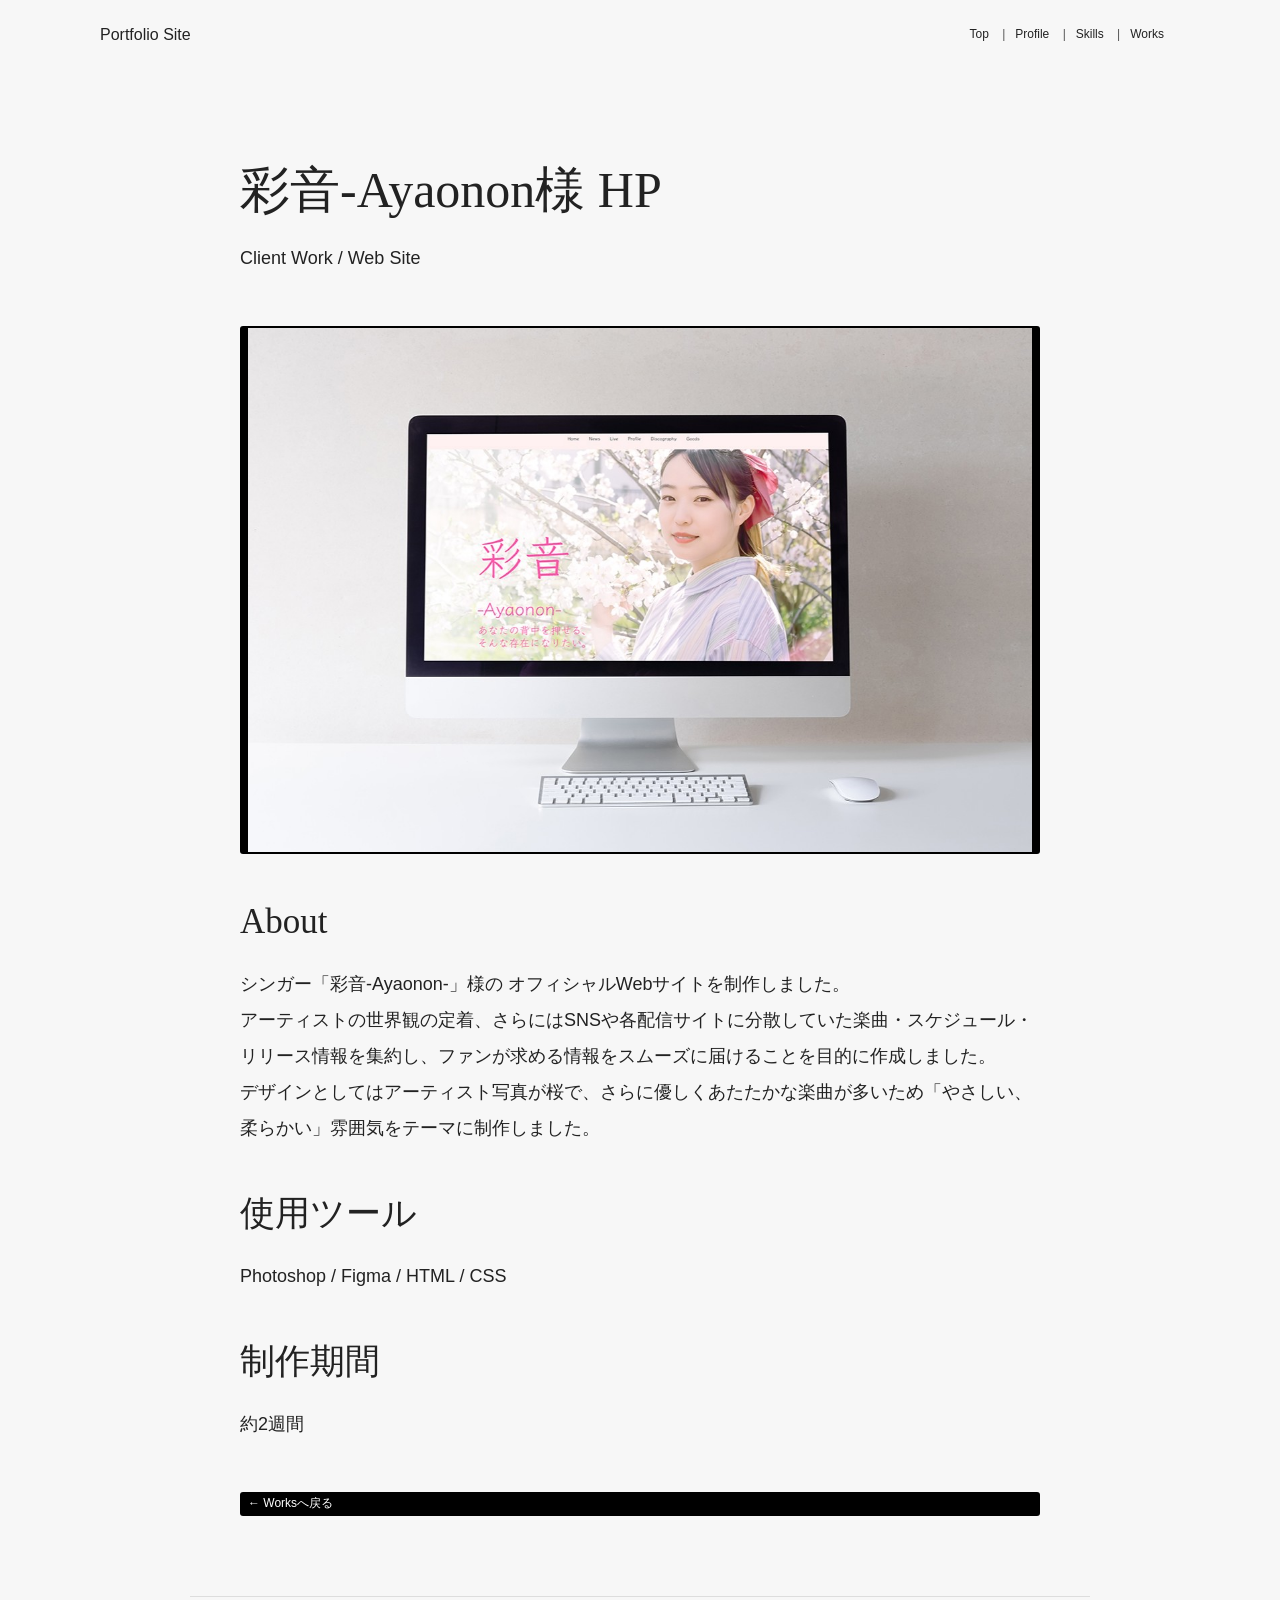
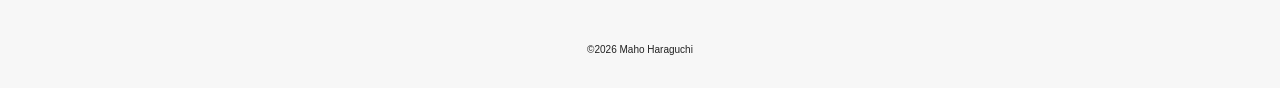
==== works-ayaonon.html @ 9f7a5bae "Add files via upload" ====
<!DOCTYPE html>
<html lang="ja">

<head>

    <meta charset="UTF-8">

    <meta name="viewport" content="width=device-width, initial-scale=1.0">

    <title>Works | Portfolio</title>

    <link rel="stylesheet" href="css/common.css">

    <link rel="stylesheet" href="css/style.css">
    <link rel="stylesheet" href="css/works-ayaonon.css">

</head>


<body>

    <header>

        <p class="header-logo">
            Portfolio Site
        </p>

        <nav class="nav">

            <ul class="nav-text">
                <li>
                    <a href="index.html">
                        Top
                    </a>
                </li>

                <li>
                    <a href="index.html#profile">
                        Profile
                    </a>
                </li>

                <li>
                    <a href="index.html#skills">
                        Skills
                    </a>
                </li>

                <li>
                    <a href="index.html#works">
                        Works
                    </a>
                </li>

            </ul>

        </nav>

    </header>


    <main class="work-detail">

        <h1>
            彩音-Ayaonon様 HP
        </h1>

        <p>
            Client Work / Web Site
        </p>
        <a href="https://philotoma-dev.github.io/ayane-ayaonon/" target="_blank" rel="noopener"><img src="img/works-img1.jpg" alt="彩音-Ayaonon HP"></a>


        <h2>
            About
        </h2>

        <p>
            シンガー「彩音-Ayaonon-」様の
            オフィシャルWebサイトを制作しました。
        </p>

        <p>
            アーティストの世界観の定着、さらにはSNSや各配信サイトに分散していた楽曲・スケジュール・リリース情報を集約し、ファンが求める情報をスムーズに届けることを目的に作成しました。<br>
            デザインとしてはアーティスト写真が桜で、さらに優しくあたたかな楽曲が多いため「やさしい、柔らかい」雰囲気をテーマに制作しました。
        </p>


        <h2>
            使用ツール
        </h2>


        <p>
            Photoshop / Figma / HTML / CSS
        </p>


        <h2>
            制作期間
        </h2>


        <p>
            約2週間
        </p>


        <a href="index.html#works">
            ← Worksへ戻る
        </a>


    </main>


    <footer>

        <p>
            ©2026 Maho Haraguchi
        </p>

    </footer>


</body>

</html>
---- css/common.css ----
* {
    margin: 0;
    padding: 0;
    box-sizing: border-box;
}

html {
    scroll-behavior: smooth;
}

body {
    background-color: #f7f7f7;
    color: #222;
    font-family:
        Arial,
        "Noto Serif JP",
        serif;
    line-height: 1.6;
}


img {
    display: block;
    max-width: 100%;
}

a {
    color: #222;
    text-decoration: none;
}


ul {
    list-style: none;
}
---- css/style.css ----
header {
    width: 100%;
    max-width: 1120px;
    height: 70px;
    margin: 0 auto;
    padding: 0 20px;
    display: flex;
    align-items: center;
    justify-content: space-between;
}


.header-logo {
    font-size: 16px;
}

.nav-text {
    display: flex;
    align-items: center;
    padding-right: 16px;
}


.nav-text li {
    font-size: 12px;
}

.nav-text li:not(:last-child)::after {
    content: "|";

    margin: 0 10px;

    color: #555;
}

.nav-text a:hover {
    opacity: 0.5;
}



.hamburger {
    display: none;
    width: 40px;
    height: 40px;
    border: none;
    background: none;
    cursor: pointer;
}

.hamburger span {
    display: block;
    width: 25px;
    height: 1px;
    margin: 6px auto;
    background-color: #222;
}

.mv {
    position: relative;
    width: 100%;
    max-width: 1120px;
    height: 560px;
    margin: 0 auto 50px;
    padding: 0 20px;
}

.mv img {
    margin-top: 60px;
    width: 100%;
    height: 100%;
    /* object-fit: cover; */
}


.mv h1 {
    position: absolute;
    top: -80px;
    left: 20px;
    z-index: 2;
    font-family:
        "Reenie Beanie",
        cursive;
    font-size: 98px;
    font-weight: 400;
}


.profile {
    width: 100%;
    max-width: 1080px;
    margin: 0 auto 80px;
    padding: 30px 40px;
    background-color: #dcecf5;
}


.profile h2 {
    margin-bottom: 20px;
    font-family:
        "Reenie Beanie",
        cursive;
    font-size: 50px;

    font-weight: 400;
}


.profile-images {
    display: flex;
    align-items: flex-end;
    justify-content: center;
    margin-bottom: 20px;
}


.profile-images img:first-child {
    width: 400px;
    height: 300px;
    object-fit: cover;
}


.profile-images img:last-child {
    width: 200px;
    height: 150px;
    object-fit: cover;
    margin-left: -20px;
    margin-top: -60px;
}


.profile-text {
    max-width: 520px;
    margin: 0 auto;
}

.profile-ruby {
    font-size: 16px;
}


.profile h3 {
    margin-bottom: 10px;
    font-size: 24px;
    font-weight: 700;
}


.profile-text p {
    margin-bottom: 5px;
    font-size: 16px;
    line-height: 1.2;
}


.skills {
    width: 100%;

    padding: 60px 20px 80px;

    background-image:
        url("../img/skills.jpg");

    background-size: cover;

    background-position: center;
}


.skills>h2 {
    max-width: 1120px;
    margin: 0 auto 30px;
    font-family:
        "Reenie Beanie",
        cursive;
    font-size: 50px;
    font-weight: 400;
    padding-left: 100px;
}


.skills-container {
    max-width: 760px;
    margin: 0 auto;
    display: grid;
    grid-template-columns:
        repeat(3, 1fr);
    gap: 10px;
}


.skilld-container {
    padding: 15px;
    background-color:
        rgba(255, 255, 255, 0.85);
}


.skilld-container h4 {
    font-family:
        "Noto Serif JP",
        serif;

    font-size: 20px;
    font-weight: 400;
}


.skilld-container img {
    width: 70px;
    margin: 5px 0;
}


.skilld-container h5 {
    margin-bottom: 8px;
    font-size: 14px;
    font-weight: 600;
}


.skilld-container p {
    font-size: 12px;
    line-height: 1.6;
}



.works {
    width: 100%;
    max-width: 920px;
    margin: 0 auto;
    padding: 70px 20px 100px;
}


.works>h2 {
    margin-bottom: 40px;
    font-family:
        "Reenie Beanie",
        cursive;
    font-size: 50px;
    font-weight: 400;
}


.works-container {
    display: grid;
    grid-template-columns:
        repeat(3, 1fr);
    gap: 30px 15px;
}

.work-item {
    display: block;
    color: #222;
    text-decoration: none;
    transition:
        transform 0.3s;
}

.work-item:hover {
    transform: translateY(-5px);
}


.work-item img {
    width: 100%;
    aspect-ratio: 1 / 0.75;
    object-fit: cover;
}

.works-categorite {
    position: absolute;

    margin: 8px;
    padding: 2px 8px;
    background-color: #fff;

    border-radius: 20px;

    font-size: 9px;

    z-index: 2;
}


.work-item h3 {
    margin-top: 10px;

    font-size: 13px;

    font-weight: 400;
}


.work-item p {
    margin-top: 5px;

    font-size: 9px;
}


footer {
    width: calc(100% - 40px);

    max-width: 900px;

    margin: 0 auto;

    padding: 30px 0;

    border-top: 1px solid #777;

    text-align: center;
}


footer nav ul {
    display: flex;

    justify-content: center;
}


footer nav li {
    font-size: 10px;
}


footer nav li:not(:last-child)::after {
    content: "|";

    margin: 0 10px;
}


footer p {
    margin-top: 15px;

    font-size: 8px;
}


@media screen and (max-width: 500px) {


    header {
        height: 60px;

        padding: 0 15px;
    }


    .mv {
        padding: 0 15px;
    }


    .mv h1 {
        top: -25px;

        left: 15px;

        font-size: 35px;
    }


    .profile {
        width: calc(100% - 30px);

        padding: 25px 20px;
    }


    .profile h2 {
        font-size: 42px;
    }


    .skills {
        padding: 50px 15px;
    }


    .skills>h2 {
        font-size: 42px;
    }


    .skills-container {
        grid-template-columns: 1fr;
    }


    .works {
        padding: 50px 15px 70px;
    }


    .works>h2 {
        font-size: 42px;
    }


    .works-container {
        grid-template-columns: 1fr;
    }


    footer {
        width: calc(100% - 30px);
    }

}
---- css/works-ayaonon.css ----
.work-detail {
    width: 80%;
    max-width: 800px;
    margin: 80px auto;
}


.work-detail h1 {
    margin-bottom: 10px;
    font-family: "Reenie Beanie", cursive;
    font-size: 50px;
    font-weight: 400;
}

.work-detail p {
    font-size: 18px;
    line-height: 2;
}


.work-image {
    display: block;
    width: 100%;
    margin: 40px 0;
}

.work-detail h2 {
    margin-top: 40px;
    margin-bottom: 16px;
    font-family: "Reenie Beanie", cursive;
    font-size: 35px;
    font-weight: 400;
}


.work-detail a {
    width: 100%;
    display: block;
    margin-top: 50px;
    background-color: black;
    padding: 2px 8px;
    color: #FFF;
    text-decoration: none;
    font-size: 12px;
    border-radius: 3px;
}

.work-detail a:hover {
    opacity: 0.5;
}

footer {
    padding: 30px;
    border-top: 1px solid #ddd;
    text-align: center;
}
footer p {
    font-size: 10px;
}

@media screen and (max-width: 600px) {

    .work-detail {
        width: 90%;
        margin: 50px auto;
    }

    .work-detail h1 {
        font-size: 40px;
    }

    .work-detail h2 {
        font-size: 30px;
    }

    .work-detail p {
        font-size: 12px;
    }

    .work-image {
        width: 100%;
    }

}
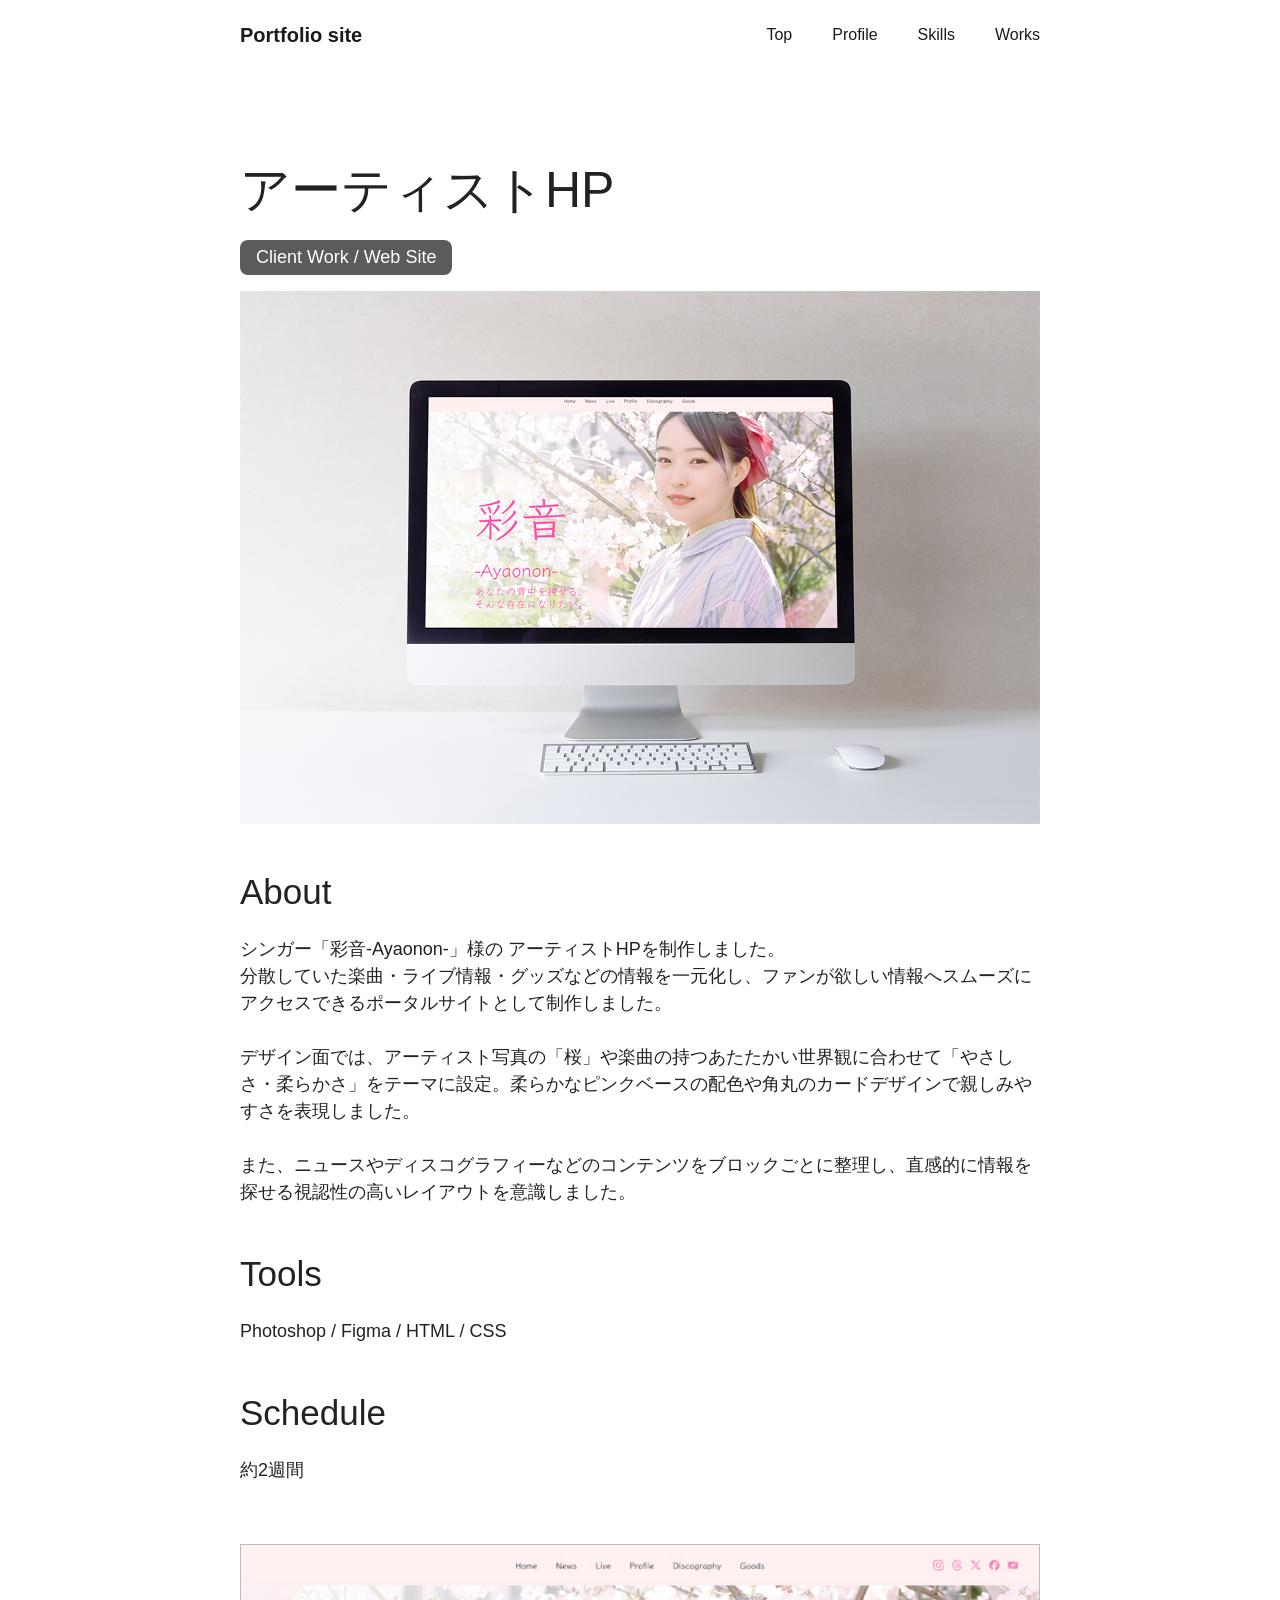
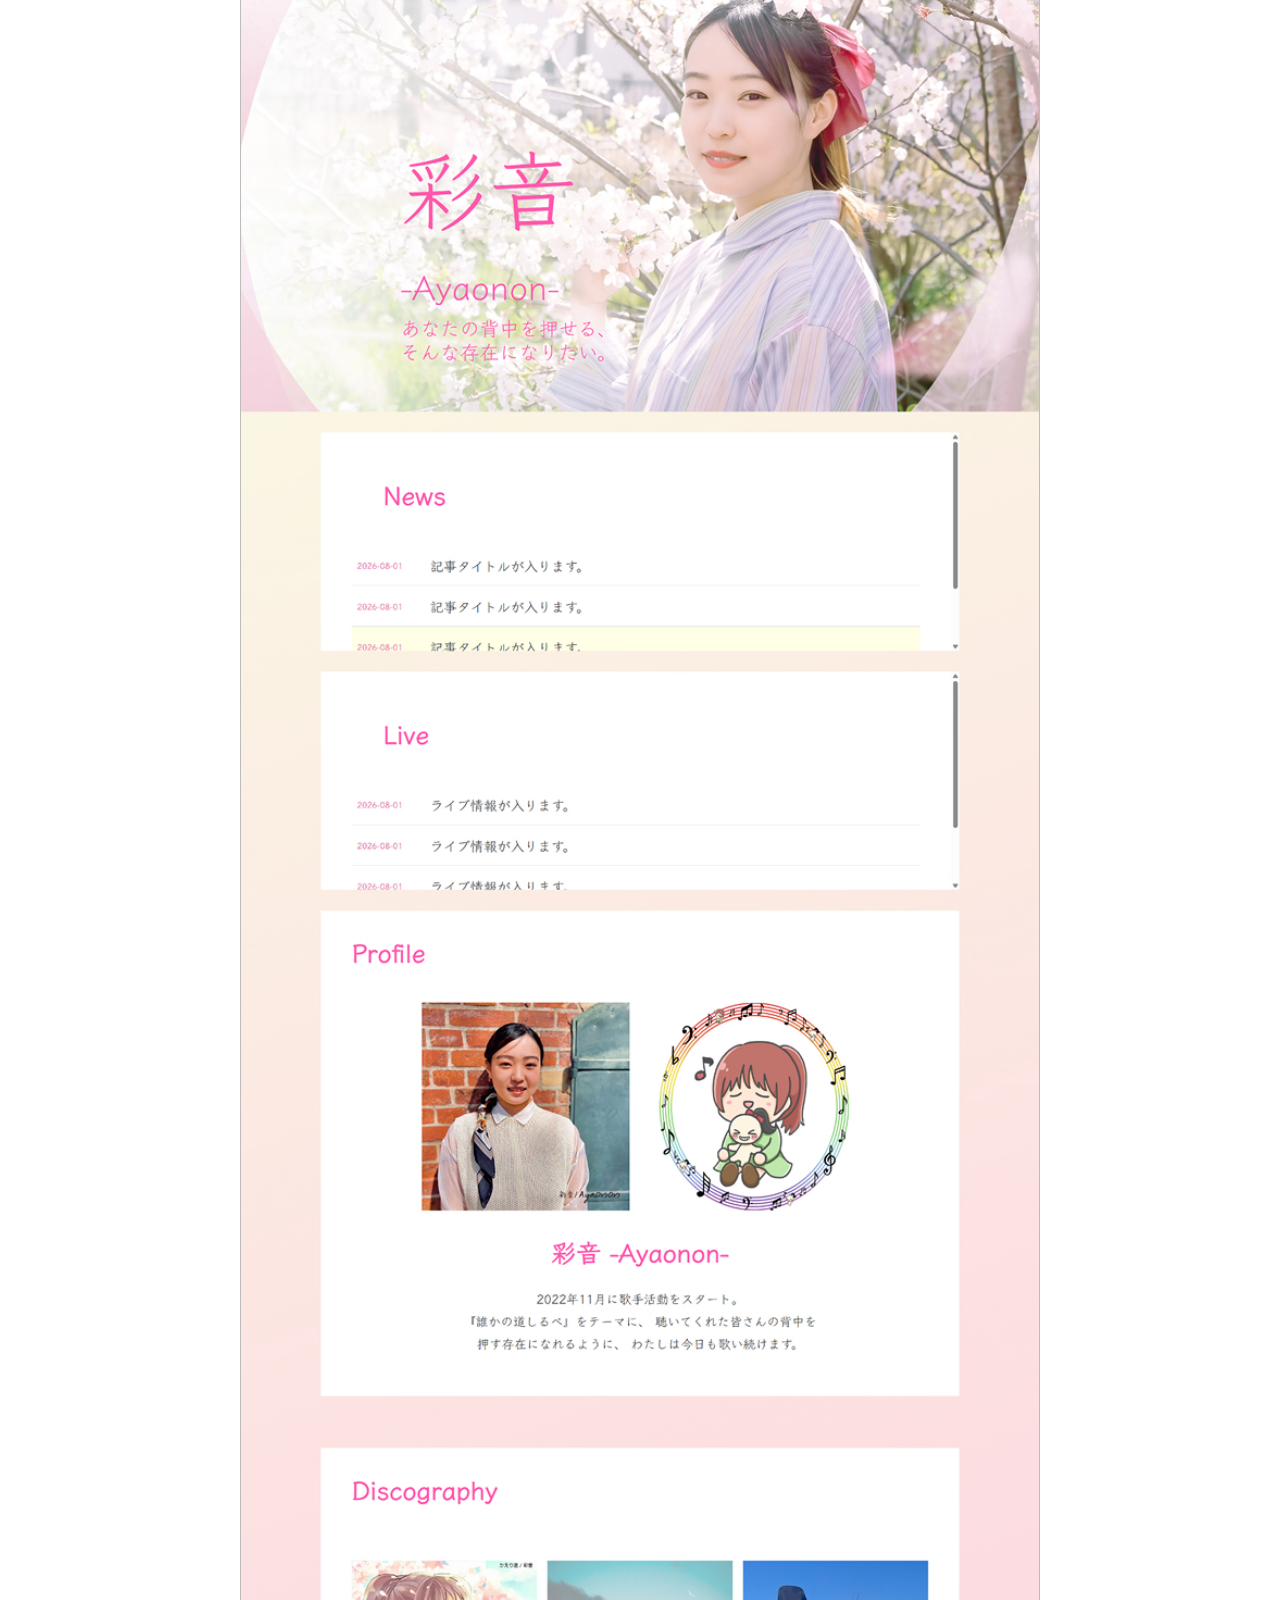
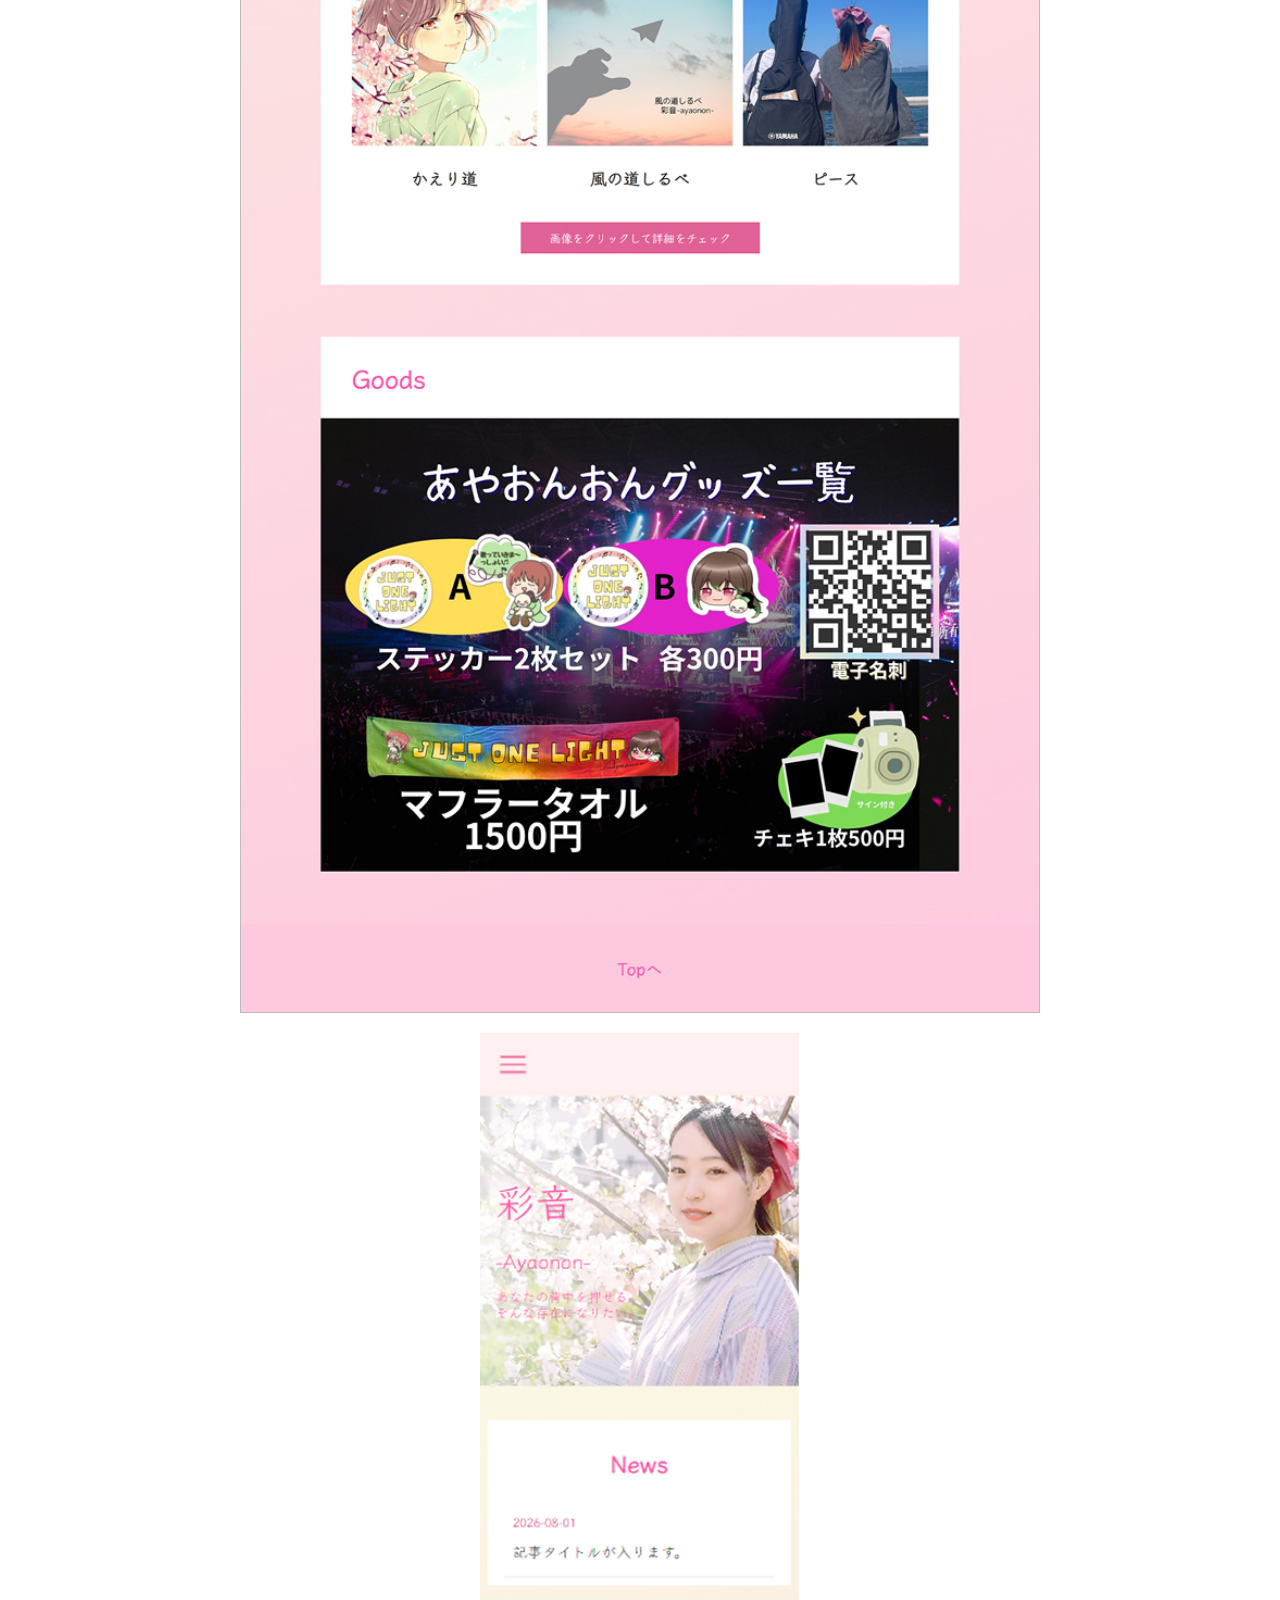
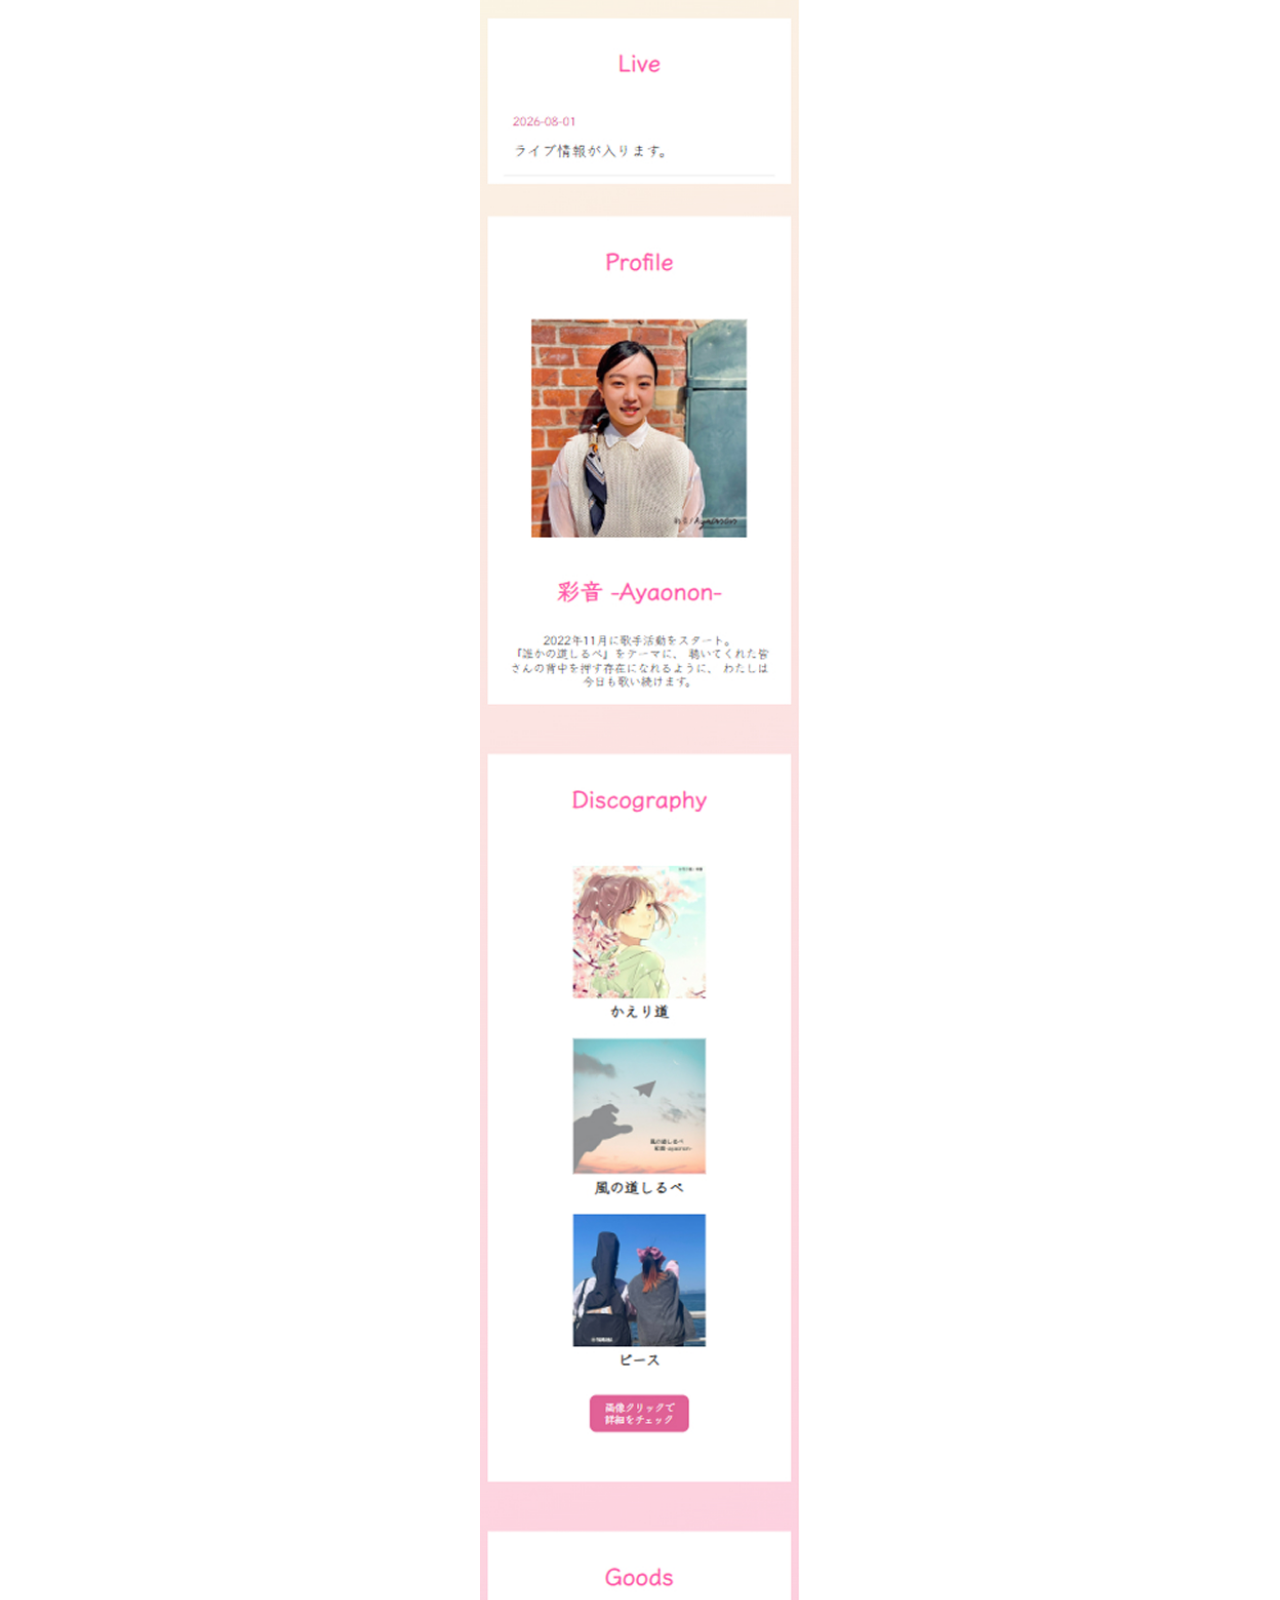
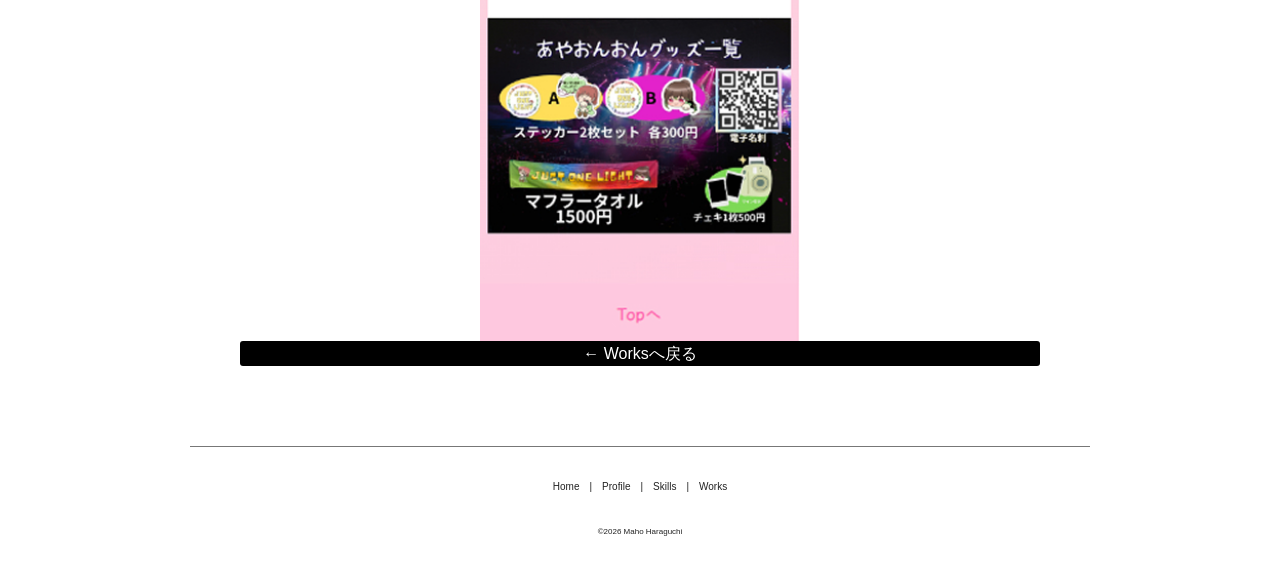
==== commit fdd0a8a2: "Add files via upload" ====
--- a/works-ayaonon.html
+++ b/works-ayaonon.html
@@ -10,65 +10,60 @@
     <title>Works | Portfolio</title>
 
     <link rel="stylesheet" href="css/common.css">
-
     <link rel="stylesheet" href="css/style.css">
-    <link rel="stylesheet" href="css/works-ayaonon.css">
+    <link rel="stylesheet" href="css/works.css">
 
 </head>
 
 
 <body>
 
-    <header>
+    <header class="header">
 
-        <p class="header-logo">
-            Portfolio Site
+        <p class="logo-top">
+            <a href="index.html">Portfolio site</a>
         </p>
 
         <nav class="nav">
-
-            <ul class="nav-text">
-                <li>
-                    <a href="index.html">
-                        Top
-                    </a>
-                </li>
-
-                <li>
-                    <a href="index.html#profile">
-                        Profile
-                    </a>
-                </li>
-
-                <li>
-                    <a href="index.html#skills">
-                        Skills
-                    </a>
-                </li>
-
-                <li>
-                    <a href="index.html#works">
-                        Works
-                    </a>
-                </li>
-
+            <ul class="main-menu">
+                <li><a href="index.html">Top</a></li>
+                <li><a href="index.html#profile">Profile</a></li>
+                <li><a href="index.html#skills">Skills</a></li>
+                <li><a href="index.html#works">Works</a></li>
             </ul>
-
         </nav>
 
+        <!-- ハンバーガーメニュー -->
+        <nav class="nav-burger">
+            <ul class="nav_list">
+                <li class="nav_item"><a href="index.html">Top</a></li>
+                <li class="nav_item"><a href="index.html#profile">Profile</a></li>
+                <li class="nav_item"><a href="index.html#skills">Skills</a></li>
+                <li class="nav_item"><a href="index.html#works">Works</a></li>
+            </ul>
+        </nav>
+
+        <div class="hamburger" id="js-hamburger">
+            <span class="hamburger_border hamburger_border_top"></span>
+            <span class="hamburger_border hamburger_border_center"></span>
+            <span class="hamburger_border hamburger_border_bottom"></span>
+        </div>
+
+        <div class="black_bg" id="js-black-bg"></div>
+
     </header>
-
 
     <main class="work-detail">
 
         <h1>
-            彩音-Ayaonon様 HP
+            アーティストHP
         </h1>
 
-        <p>
+        <p class="category">
             Client Work / Web Site
         </p>
-        <a href="https://philotoma-dev.github.io/ayane-ayaonon/" target="_blank" rel="noopener"><img src="img/works-img1.jpg" alt="彩音-Ayaonon HP"></a>
+        <a href="https://philotoma-dev.github.io/ayane-ayaonon/" target="_blank" rel="noopener"><img
+                src="image/work-image1.jpg" alt="彩音-Ayaonon HP"></a>
 
 
         <h2>
@@ -77,17 +72,20 @@
 
         <p>
             シンガー「彩音-Ayaonon-」様の
-            オフィシャルWebサイトを制作しました。
+            アーティストHPを制作しました。
         </p>
 
         <p>
-            アーティストの世界観の定着、さらにはSNSや各配信サイトに分散していた楽曲・スケジュール・リリース情報を集約し、ファンが求める情報をスムーズに届けることを目的に作成しました。<br>
-            デザインとしてはアーティスト写真が桜で、さらに優しくあたたかな楽曲が多いため「やさしい、柔らかい」雰囲気をテーマに制作しました。
+            分散していた楽曲・ライブ情報・グッズなどの情報を一元化し、ファンが欲しい情報へスムーズにアクセスできるポータルサイトとして制作しました。<br><br>
+
+            デザイン面では、アーティスト写真の「桜」や楽曲の持つあたたかい世界観に合わせて「やさしさ・柔らかさ」をテーマに設定。柔らかなピンクベースの配色や角丸のカードデザインで親しみやすさを表現しました。<br><br>
+
+            また、ニュースやディスコグラフィーなどのコンテンツをブロックごとに整理し、直感的に情報を探せる視認性の高いレイアウトを意識しました。
         </p>
 
 
         <h2>
-            使用ツール
+            Tools
         </h2>
 
 
@@ -97,7 +95,7 @@
 
 
         <h2>
-            制作期間
+            Schedule
         </h2>
 
 
@@ -105,24 +103,35 @@
             約2週間
         </p>
 
+        <img class="all-pic" src="image/work-screen1.jpg" alt="アーティストHP">
+        <img class="all-respic" src="image/work-screen2.jpg" alt="アーティストHPレスポンシブ対応画像">
 
-        <a href="index.html#works">
+        <a href="index.html#works" class="btn">
             ← Worksへ戻る
         </a>
-
 
     </main>
 
 
     <footer>
+        <nav>
+            <ul>
+                <li><a href="index.html#top">Home</a></li>
+                <li>|</li>
+                <li><a href="index.html#profile">Profile</a></li>
+                <li>|</li>
+                <li><a href="index.html#skills">Skills</a></li>
+                <li>|</li>
+                <li><a href="index.html#works">Works</a></li>
+            </ul>
+        </nav>
 
         <p>
             ©2026 Maho Haraguchi
         </p>
-
     </footer>
-
-
+    <!-- ハンバーガー -->
+    <script src="js/common.js"></script>
 </body>
 
 </html>
--- a/css/common.css
+++ b/css/common.css
@@ -12,10 +12,7 @@
 body {
     background-color: #f7f7f7;
     color: #222;
-    font-family:
-        Arial,
-        "Noto Serif JP",
-        serif;
+    font-family: cursive,sans-serif;
     line-height: 1.6;
 }
 
@@ -33,4 +30,126 @@
 
 ul {
     list-style: none;
+}
+
+
+header {
+    width: 90%;
+    max-width: 1120px;
+    height: 70px;
+    margin: 0 auto;
+    display: flex;
+    align-items: center;
+    justify-content: space-between;
+}
+
+
+.header-logo {
+    font-size: 16px;
+}
+
+.nav-text {
+    display: flex;
+    gap: 10px;
+    list-style: none;
+}
+
+.nav-text li {
+    font-size: 14px;
+}
+
+.nav-text a {
+    color: #222;
+    text-decoration: none;
+}
+
+.nav-text a:hover {
+    opacity: 0.5;
+}
+
+
+/* ハンバーガーメニュー */
+
+.hamburger {
+    display: none;
+    width: 40px;
+    height: 40px;
+    border: none;
+    background: none;
+    cursor: pointer;
+}
+
+.hamburger span {
+    display: block;
+    width: 25px;
+    height: 1px;
+    margin: 6px auto;
+    background-color: #222;
+}
+
+
+footer {
+    width: 90%;
+    max-width: 900px;
+    margin: 0 auto;
+    padding: 30px 0;
+    border-top: 1px solid #777;
+    text-align: center;
+}
+
+
+footer nav ul {
+    display: flex;
+    justify-content: center;
+    gap: 10px;
+}
+
+
+footer nav li {
+    font-size: 10px;
+}
+
+
+footer p {
+    margin-top: 15px;
+    font-size: 8px;
+}
+
+
+@media screen and (max-width: 500px) {
+        header {
+        width: 90%;
+        height: 60px;
+        position: relative;
+        z-index: 100;
+
+    }
+
+        .nav-text {
+        display: none;
+    }
+
+    .nav-text.open {
+        display: flex;
+        flex-direction: column;
+        position: absolute;
+        top: 60px;
+        right: 0;
+        width: 100%;
+        padding: 20px;
+        background-color: #fff;
+        z-index: 100;
+    }
+    .nav-text.open :nth-of-type(even){
+        display: none;
+    }
+
+    .hamburger {
+        display: block;
+    }
+
+        footer {
+        width: 90%;
+    }
+
 }
--- a/css/style.css
+++ b/css/style.css
@@ -1,416 +1,680 @@
+@charset "utf-8";
+
+html {
+    font-size: 16px;
+}
+
+body {
+    margin: 0;
+    font-family: "Noto Sans JP", Arial, Helvetica, sans-serif;
+    font-size: 1rem;
+    background-color: #ffffff;
+}
+
+/* ==========================================
+   Header
+   ========================================== */
 header {
-    width: 100%;
+    display: flex;
+    align-items: center;
+    padding: 16px 160px;
+    box-sizing: border-box;
+    width: 100%;
+}
+
+.logo-top {
+    font-size: 1.25rem;
+    font-weight: 600;
+    margin: 0;
+}
+
+.logo-top a {
+    text-decoration: none;
+    color: #1a1a1a;
+}
+
+.nav {
+    margin-left: auto;
+}
+
+.main-menu {
+    display: flex;
+    gap: 40px;
+    list-style: none;
+    padding: 0;
+    margin: 0;
+}
+
+.main-menu a {
+    text-decoration: none;
+    color: #1a1a1a;
+}
+
+/* ホバー */
+.logo-top:hover {
+    transform: scale(0.98);
+}
+
+.nav a:hover,
+.main-menu a:hover {
+    color: #969595;
+    transform: scale(0.98);
+}
+
+/* ==========================================
+   Main Visual (MV)
+   ========================================== */
+.mv {
+    padding: 20px 160px;
+    position: relative;
     max-width: 1120px;
-    height: 70px;
+    margin: 0 auto;
+}
+
+.mv h1 {
+    position: relative;
+    bottom: 28px;
+    z-index: 10;
+    font-family: "Reenie Beanie", cursive;
+    font-size: 7.2rem;
+    font-weight: 400;
+}
+
+.mv .image {
+    width: 100%;
+    height: 482px;
+}
+
+.mv .image img {
+    position: relative;
+    bottom: 160px;
+    z-index: 1;
+    width: 100%;
+    height: 96%;
+    object-fit: cover;
+    display: block;
+}
+
+/* ==========================================
+   Profile
+   ========================================== */
+.profile {
+    background-color: #D6E6F1;
+    max-width: 1120px;
+    width: 100%;
+    margin: 0 auto;
+    padding: 60px 40px;
+    box-sizing: border-box;
+    display: flex;
+    flex-direction: column;
+    align-items: center;
+    text-align: center;
+    transform: rotate(-10deg);
+    will-change: transform;
+}
+
+.profile h2 {
+    font-family: "Reenie Beanie", cursive;
+    font-size: 4.5rem;
+    font-weight: 400;
+    margin: 0 0 20px 0;
+}
+
+.image-box {
+    position: relative;
+    width: 560px;
+    height: 320px;
+    margin: 0 auto 10px;
+}
+
+.image-box img:first-child {
+    position: absolute;
+    top: 0;
+    left: 0;
+    width: 420px;
+    height: 300px;
+    object-fit: cover;
+    z-index: 1;
+}
+
+.image-box img:last-child {
+    position: absolute;
+    top: 180px;
+    left: 350px;
+    width: 210px;
+    height: 140px;
+    object-fit: cover;
+    z-index: 2;
+}
+
+.text-profile {
+    max-width: 680px;
+    width: 100%;
+    margin: 0 auto;
+    text-align: left;
+}
+
+.name-box {
+    text-align: center;
+    margin-bottom: 25px;
+}
+
+.name-box .name {
+    font-size: 1.8rem;
+    font-weight: bold;
+    margin: 0;
+    padding: 0;
+}
+
+.name-box .ruby {
+    font-size: 0.85rem;
+    color: #444;
+    margin: 0;
+}
+
+.text-profile p {
+    line-height: 1.8;
+    margin: -4px 0 0 0;
+    color: #222;
+}
+
+/* ==========================================
+   Skills & Skilld Container
+   ========================================== */
+.skills {
+    position: relative;
+    width: 100%;
+    margin-top: 120px;
+    padding: 80px 0;
+    box-sizing: border-box;
+    overflow: hidden;
+}
+
+.skills-bg {
+    position: absolute;
+    inset: 0;
+    background-image: url("../image/skills.jpeg");
+    background-size: cover;
+    background-position: center;
+    z-index: 0;
+}
+
+.skilld-container {
+    position: relative;
+    z-index: 1;
+    max-width: 1120px; 
+    width: 100%;
     margin: 0 auto;
     padding: 0 20px;
+    box-sizing: border-box;
+}
+
+.skills h2 {
+    font-family: "Reenie Beanie", cursive;
+    font-size: 4.5rem;
+    font-weight: 400;
+    margin: 0 0 30px 0;
+    color: #333;
+    text-align: center; 
+}
+
+.cards {
+    list-style: none;
+    margin: 0;
+    padding: 0;
+    width: 100%;
+    display: grid;
+    grid-template-columns: repeat(3, 1fr);
+    gap: 24px;
+    box-sizing: border-box;
+}
+
+.card {
+    background: rgba(255, 255, 255, 0.85); /* 背後の水面が少し透ける白背景 */
+    backdrop-filter: blur(4px);
+    border-radius: 4px;
+    padding: 24px 20px;
+    box-sizing: border-box;
+    text-align: left;
     display: flex;
+    flex-direction: column;
+}
+
+@media (min-width: 900px) {
+    .cards {
+        grid-template-columns: repeat(3, 1fr);
+    }
+}
+
+.card {
+    background: rgba(255, 255, 255, 0.65);
+    backdrop-filter: blur(4px);
+    border-radius: 12px;
+    padding: 24px 20px;
+    box-shadow: 0 4px 15px rgba(0, 0, 0, 0.05);
+    box-sizing: border-box;
+    text-align: left;
+    display: flex;
+    flex-direction: column;
+}
+
+.skills-title {
+    font-size: 1.8rem;
+    font-weight: 600;
+    margin: 0 0 10px 0;
+    padding-bottom: 8px;
+    border-bottom: 1px solid #ccc;
+    color: #333;
+}
+
+.skills-stars {
+    width: 120px;
+    height: auto;
+    display: block;
+    margin: 0;
+}
+
+.skills-subtitle {
+    font-size: 0.95rem;
+    font-weight: bold;
+    color: #333;
+    margin: 0 0 12px 0;
+}
+
+.skills-text {
+    font-size: 0.85rem;
+    line-height: 1.6;
+    color: #555;
+    margin: 0;
+}
+
+/* ==========================================
+   Works
+   ========================================== */
+.works {
+    background-color: #f5f5f5;
+    padding: 80px 20px;
+    text-align: center;
+}
+
+.works h2 {
+    font-family: "Reenie Beanie", cursive;
+    font-size: 4.5rem;
+    font-weight: 400;
+    margin: 0 0 50px 0;
+    color: #1a1a1a;
+}
+
+.works-list {
+    list-style: none;
+    margin: 0 auto;
+    padding: 0;
+    max-width: 1000px;
+    display: grid;
+    grid-template-columns: repeat(1, 1fr);
+    gap: 30px 24px;
+}
+
+@media (min-width: 768px) {
+    .works-list {
+        grid-template-columns: repeat(3, 1fr);
+    }
+}
+
+.works-item {
+    background: #ffffff;
+    border-radius: 4px;
+    overflow: hidden;
+    text-align: left;
+    transition: transform 0.3s ease, box-shadow 0.3s ease;
+}
+
+.works-item:hover {
+    transform: translateY(-5px);
+    box-shadow: 0 8px 20px rgba(0, 0, 0, 0.1);
+}
+
+.works-item a {
+    text-decoration: none;
+    color: inherit;
+    display: block;
+}
+
+.works-image {
+    width: 100%;
+    aspect-ratio: 4 / 3;
+    overflow: hidden;
+    background-color: #eee;
+}
+
+.works-image img {
+    width: 100%;
+    height: 100%;
+    object-fit: cover;
+    display: block;
+}
+
+.works-body {
+    padding: 20px 24px 28px;
+}
+
+.works-title {
+    font-size: 1.1rem;
+    font-weight: 700;
+    margin: 0 0 12px 0;
+    color: #333333;
+    line-height: 1.4;
+}
+
+.works-category {
+    font-size: 0.85rem;
+    color: #666666;
+    margin: 0;
+}
+
+/* ==========================================
+   Footer
+   ========================================== */
+footer {
+    display: flex;
+    flex-direction: column;
     align-items: center;
-    justify-content: space-between;
-}
-
-
-.header-logo {
-    font-size: 16px;
-}
-
-.nav-text {
-    display: flex;
-    align-items: center;
-    padding-right: 16px;
-}
-
-
-.nav-text li {
+    justify-content: center;
+    width: 100%;
+    padding: 32px 20px;
+    box-sizing: border-box;
+    gap: 16px;
+    background-color: #f5f5f5;
+}
+
+.footer-line {
+    width: 80%;
+    border: none;
+    border-top: 1.6px solid #e0e0e0;
+    margin: 0 auto 16px auto;
+}
+
+footer nav {
+    width: auto;
+    margin: 0;
+}
+
+small {
     font-size: 12px;
 }
 
-.nav-text li:not(:last-child)::after {
-    content: "|";
-
-    margin: 0 10px;
-
-    color: #555;
-}
-
-.nav-text a:hover {
-    opacity: 0.5;
-}
-
-
-
-.hamburger {
-    display: none;
-    width: 40px;
-    height: 40px;
-    border: none;
-    background: none;
-    cursor: pointer;
-}
-
-.hamburger span {
-    display: block;
-    width: 25px;
-    height: 1px;
-    margin: 6px auto;
-    background-color: #222;
-}
-
-.mv {
-    position: relative;
-    width: 100%;
-    max-width: 1120px;
-    height: 560px;
-    margin: 0 auto 50px;
-    padding: 0 20px;
-}
-
-.mv img {
-    margin-top: 60px;
-    width: 100%;
-    height: 100%;
-    /* object-fit: cover; */
-}
-
-
-.mv h1 {
-    position: absolute;
-    top: -80px;
-    left: 20px;
-    z-index: 2;
-    font-family:
-        "Reenie Beanie",
-        cursive;
-    font-size: 98px;
-    font-weight: 400;
-}
-
-
-.profile {
-    width: 100%;
-    max-width: 1080px;
-    margin: 0 auto 80px;
-    padding: 30px 40px;
-    background-color: #dcecf5;
-}
-
-
-.profile h2 {
-    margin-bottom: 20px;
-    font-family:
-        "Reenie Beanie",
-        cursive;
-    font-size: 50px;
-
-    font-weight: 400;
-}
-
-
-.profile-images {
-    display: flex;
-    align-items: flex-end;
-    justify-content: center;
-    margin-bottom: 20px;
-}
-
-
-.profile-images img:first-child {
-    width: 400px;
-    height: 300px;
-    object-fit: cover;
-}
-
-
-.profile-images img:last-child {
-    width: 200px;
-    height: 150px;
-    object-fit: cover;
-    margin-left: -20px;
-    margin-top: -60px;
-}
-
-
-.profile-text {
-    max-width: 520px;
-    margin: 0 auto;
-}
-
-.profile-ruby {
-    font-size: 16px;
-}
-
-
-.profile h3 {
-    margin-bottom: 10px;
-    font-size: 24px;
-    font-weight: 700;
-}
-
-
-.profile-text p {
-    margin-bottom: 5px;
-    font-size: 16px;
-    line-height: 1.2;
-}
-
-
-.skills {
-    width: 100%;
-
-    padding: 60px 20px 80px;
-
-    background-image:
-        url("../img/skills.jpg");
-
-    background-size: cover;
-
-    background-position: center;
-}
-
-
-.skills>h2 {
-    max-width: 1120px;
-    margin: 0 auto 30px;
-    font-family:
-        "Reenie Beanie",
-        cursive;
-    font-size: 50px;
-    font-weight: 400;
-    padding-left: 100px;
-}
-
-
-.skills-container {
-    max-width: 760px;
-    margin: 0 auto;
-    display: grid;
-    grid-template-columns:
-        repeat(3, 1fr);
-    gap: 10px;
-}
-
-
-.skilld-container {
-    padding: 15px;
-    background-color:
-        rgba(255, 255, 255, 0.85);
-}
-
-
-.skilld-container h4 {
-    font-family:
-        "Noto Serif JP",
-        serif;
-
-    font-size: 20px;
-    font-weight: 400;
-}
-
-
-.skilld-container img {
-    width: 70px;
-    margin: 5px 0;
-}
-
-
-.skilld-container h5 {
-    margin-bottom: 8px;
-    font-size: 14px;
-    font-weight: 600;
-}
-
-
-.skilld-container p {
-    font-size: 12px;
-    line-height: 1.6;
-}
-
-
-
-.works {
-    width: 100%;
-    max-width: 920px;
-    margin: 0 auto;
-    padding: 70px 20px 100px;
-}
-
-
-.works>h2 {
-    margin-bottom: 40px;
-    font-family:
-        "Reenie Beanie",
-        cursive;
-    font-size: 50px;
-    font-weight: 400;
-}
-
-
-.works-container {
-    display: grid;
-    grid-template-columns:
-        repeat(3, 1fr);
-    gap: 30px 15px;
-}
-
-.work-item {
-    display: block;
-    color: #222;
-    text-decoration: none;
-    transition:
-        transform 0.3s;
-}
-
-.work-item:hover {
-    transform: translateY(-5px);
-}
-
-
-.work-item img {
-    width: 100%;
-    aspect-ratio: 1 / 0.75;
-    object-fit: cover;
-}
-
-.works-categorite {
-    position: absolute;
-
-    margin: 8px;
-    padding: 2px 8px;
-    background-color: #fff;
-
-    border-radius: 20px;
-
-    font-size: 9px;
-
-    z-index: 2;
-}
-
-
-.work-item h3 {
-    margin-top: 10px;
-
-    font-size: 13px;
-
-    font-weight: 400;
-}
-
-
-.work-item p {
-    margin-top: 5px;
-
-    font-size: 9px;
-}
-
-
-footer {
-    width: calc(100% - 40px);
-
-    max-width: 900px;
-
-    margin: 0 auto;
-
-    padding: 30px 0;
-
-    border-top: 1px solid #777;
-
-    text-align: center;
-}
-
-
-footer nav ul {
-    display: flex;
-
-    justify-content: center;
-}
-
-
-footer nav li {
-    font-size: 10px;
-}
-
-
-footer nav li:not(:last-child)::after {
-    content: "|";
-
-    margin: 0 10px;
-}
-
-
-footer p {
-    margin-top: 15px;
-
-    font-size: 8px;
-}
-
-
-@media screen and (max-width: 500px) {
-
+/* ==========================================
+   PC表示用の設定 (769px以上)
+   ========================================== */
+@media screen and (min-width: 769px) {
+    .nav-burger,
+    .hamburger,
+    .black_bg {
+        display: none !important;
+    }
+
+    .skills-swiper {
+        overflow: visible;
+        width: 100%;
+    }
+
+    .skills-swiper .cards {
+        display: grid !important;
+        grid-template-columns: repeat(3, 1fr) !important;
+        gap: 24px !important;
+        transform: none !important;
+        width: 100% !important;
+    }
+
+    .skills-swiper .card {
+        width: auto !important;
+        margin: 0 !important;
+    }
+
+    .skills-swiper .swiper-pagination {
+        display: none !important;
+    }
+
+    .works-swiper {
+        overflow: visible;
+    }
+
+    .works-swiper .works-list {
+        display: grid !important;
+        grid-template-columns: repeat(3, 1fr) !important;
+        gap: 30px 24px !important;
+        transform: none !important;
+    }
+
+    .works-swiper .works-item {
+        width: auto !important;
+        margin: 0 !important;
+    }
+
+    .works-swiper .swiper-pagination {
+        display: none !important;
+    }
+}
+
+/* ==========================================
+   スマホ表示の設定 (768px以下)
+   ========================================== */
+@media screen and (max-width: 768px) {
+    .header .nav {
+        display: none;
+    }
 
     header {
-        height: 60px;
-
-        padding: 0 15px;
-    }
-
+        padding: 16px;
+        justify-content: space-between;
+    }
+
+    .logo-top {
+        font-size: 1rem;
+    }
+
+    .hamburger {
+        display: block;
+        width: 30px;
+        height: 20px;
+        position: relative;
+        z-index: 100;
+        cursor: pointer;
+    }
+
+    .hamburger_border {
+        display: block;
+        width: 100%;
+        height: 2px;
+        background-color: #1a1a1a;
+        position: absolute;
+        transition: transform 0.3s, top 0.3s;
+    }
+
+    .hamburger_border_top { top: 0; }
+    .hamburger_border_center { top: 9px; }
+    .hamburger_border_bottom { top: 18px; }
+
+    .nav-burger {
+        position: fixed;
+        top: 0;
+        right: -100%;
+        width: 80%;
+        max-width: 300px;
+        height: 100vh;
+        background: #ffffff;
+        z-index: 90;
+        transition: right 0.3s ease;
+        padding: 80px 20px 20px;
+        box-sizing: border-box;
+    }
+
+    .nav_list {
+        list-style: none;
+        padding: 0;
+        margin: 0;
+    }
+
+    .nav_item {
+        margin-bottom: 24px;
+    }
+
+    .nav_item a {
+        text-decoration: none;
+        color: #1a1a1a;
+        font-size: 1.1rem;
+    }
+
+    .black_bg {
+        position: fixed;
+        top: 0;
+        left: 0;
+        width: 100%;
+        height: 100vh;
+        background: rgba(0, 0, 0, 0.5);
+        z-index: 80;
+        opacity: 0;
+        visibility: hidden;
+        transition: opacity 0.3s, visibility 0.3s;
+    }
+
+    body.nav-open .nav-burger {
+        right: 0;
+    }
+
+    body.nav-open .black_bg {
+        opacity: 1;
+        visibility: visible;
+    }
+
+    body.nav-open .hamburger_border_top {
+        top: 9px;
+        transform: rotate(45deg);
+    }
+
+    body.nav-open .hamburger_border_center {
+        opacity: 0;
+    }
+
+    body.nav-open .hamburger_border_bottom {
+        top: 9px;
+        transform: rotate(-45deg);
+    }
+
+    .skills-swiper,
+    .works-swiper {
+        width: 100%;
+        padding-bottom: 40px !important;
+        overflow: hidden;
+    }
+
+    .skills-swiper .cards,
+    .works-swiper .works-list {
+        display: flex !important;
+        grid-template-columns: none !important;
+        gap: 0 !important;
+    }
+
+    .skills-swiper .swiper-pagination-bullet-active,
+    .works-swiper .swiper-pagination-bullet-active {
+        background: #1a1a1a;
+    }
 
     .mv {
-        padding: 0 15px;
-    }
-
+        width: 100%;
+        padding: 20px;
+        box-sizing: border-box;
+        position: relative;
+    }
 
     .mv h1 {
-        top: -25px;
-
-        left: 15px;
-
-        font-size: 35px;
-    }
-
+        font-size: 4rem;
+        bottom: 10px;
+    }
+
+    .mv .image {
+        height: 100vh;
+    }
+
+    .mv .image img {
+        position: relative;
+        bottom: 60px;
+        z-index: 1;
+        width: 100%;
+        height: 96%;
+        object-fit: cover;
+        display: block;
+    }
 
     .profile {
-        width: calc(100% - 30px);
-
-        padding: 25px 20px;
-    }
-
-
-    .profile h2 {
-        font-size: 42px;
-    }
-
-
-    .skills {
+        width: 95%;
+        padding: 40px 20px;
+        height: auto;
+    }
+
+    .image-box {
+        width: 100%;
+        height: 300px;
+        display: flex;
+        align-items: center;
+    }
+
+    .image-box img:first-child {
+        width: 100%;
+    }
+
+    .image-box img:last-child {
+        display: none;
+    }
+
+    .text-profile {
+        width: 100%;
+        padding: 20px 0;
+    }
+
+    .works {
+        width: 100%;
         padding: 50px 15px;
-    }
-
-
-    .skills>h2 {
-        font-size: 42px;
-    }
-
-
-    .skills-container {
-        grid-template-columns: 1fr;
-    }
-
-
-    .works {
-        padding: 50px 15px 70px;
-    }
-
-
-    .works>h2 {
-        font-size: 42px;
-    }
-
-
-    .works-container {
-        grid-template-columns: 1fr;
-    }
-
-
-    footer {
-        width: calc(100% - 30px);
-    }
-
+        box-sizing: border-box;
+    }
+
+    /* PC用（769px以上）でSwiperの影響を強制打ち消し */
+@media screen and (min-width: 769px) {
+    .skilld-container {
+        max-width: 960px; /* 全体の表示幅を固定して中央寄せ */
+        margin: 0 auto;
+        padding: 0 20px;
+    }
+
+    .skills h2 {
+        text-align: left; /* 左上に配置 */
+        margin-bottom: 30px;
+    }
+
+    /* Swiperのラッパーの干渉を無効化 */
+    .skills-swiper {
+        overflow: visible !important;
+        width: 100% !important;
+    }
+
+    /* 3列×2行のグリッド配置を強制固定 */
+    .skills-swiper .cards.swiper-wrapper {
+        display: grid !important;
+        grid-template-columns: repeat(3, 1fr) !important;
+        gap: 24px !important;
+        transform: none !important; /* Swiperのズレ要素をリセット */
+        width: 100% !important;
+    }
+
+    /* 各カードの横幅・余白リセット */
+    .skills-swiper .card.swiper-slide {
+        width: auto !important;
+        margin: 0 !important;
+    }
+
+    /* PCではドットナビゲーションを非表示 */
+    .skills-swiper .swiper-pagination {
+        display: none !important;
+    }
+}
 }
--- a/css/works.css
+++ b/css/works.css
@@ -0,0 +1,112 @@
+.work-detail {
+    max-width: 800px;
+    margin: 80px auto;
+}
+
+.work-detail h1 {
+    margin-bottom: 10px;
+    font-family: "Kiwi Maru", cursive, sans-serif;
+    font-size: 50px;
+    font-weight: 400;
+}
+
+.work-detail p {
+    font-size: 18px;
+    line-height: 1.5;
+    font-family: sans-serif;
+}
+
+
+.category {
+    width: fit-content;
+    height: auto;
+    padding: 4px 16px;
+    background-color: #5b5b5b;
+    color: #FFF;
+    border-radius: 8px;
+    text-align: center;
+    margin-bottom: 16px;
+}
+
+
+.work-detail h2 {
+    margin-top: 40px;
+    margin-bottom: 16px;
+    font-family: "Reenie Beanie", "Kiwi Maru", cursive, sans-serif;
+    font-size: 35px;
+    font-weight: 400;
+}
+
+.work-detail a{
+    width: 800px;
+    height: auto;
+    display: block;
+    margin: 0 !important;
+    padding: 0 !important;
+}
+
+.work-detail img {
+    display: block;
+    width: 100%;
+    height: auto;
+    object-fit: cover;
+    margin: 0;
+    padding: 0;
+}
+
+.work-detail a {
+    width: 100%;
+    display: block;
+    margin-top: 50px;
+    background-color: black;
+    padding: 6px 8px;
+    color: #FFF;
+    text-decoration: none;
+    border-radius: 3px;
+    font-size: 16px;
+    text-align: center;
+}
+
+.work-detail a:hover {
+    opacity: 0.5;
+}
+
+
+.work-detail .all-pic {
+    margin: 60px 0 20px;
+    padding: 0;
+    border: 1px solid #bebbbb;
+}
+
+.work-detail .all-respic {
+    width: 40%;
+    margin: 0 auto;
+}
+
+footer{
+    background-color: #FFF;
+}
+
+@media screen and (max-width: 600px) {
+    .work-detail {
+        width: 90%;
+        margin: 50px auto;
+    }
+
+    .work-detail h1 {
+        font-size: 40px;
+    }
+
+    .work-detail h2 {
+        font-size: 30px;
+    }
+
+    .work-detail p {
+        font-size: 12px;
+    }
+
+    .work-image {
+        width: 100%;
+        max-width: 100%;
+    }
+}
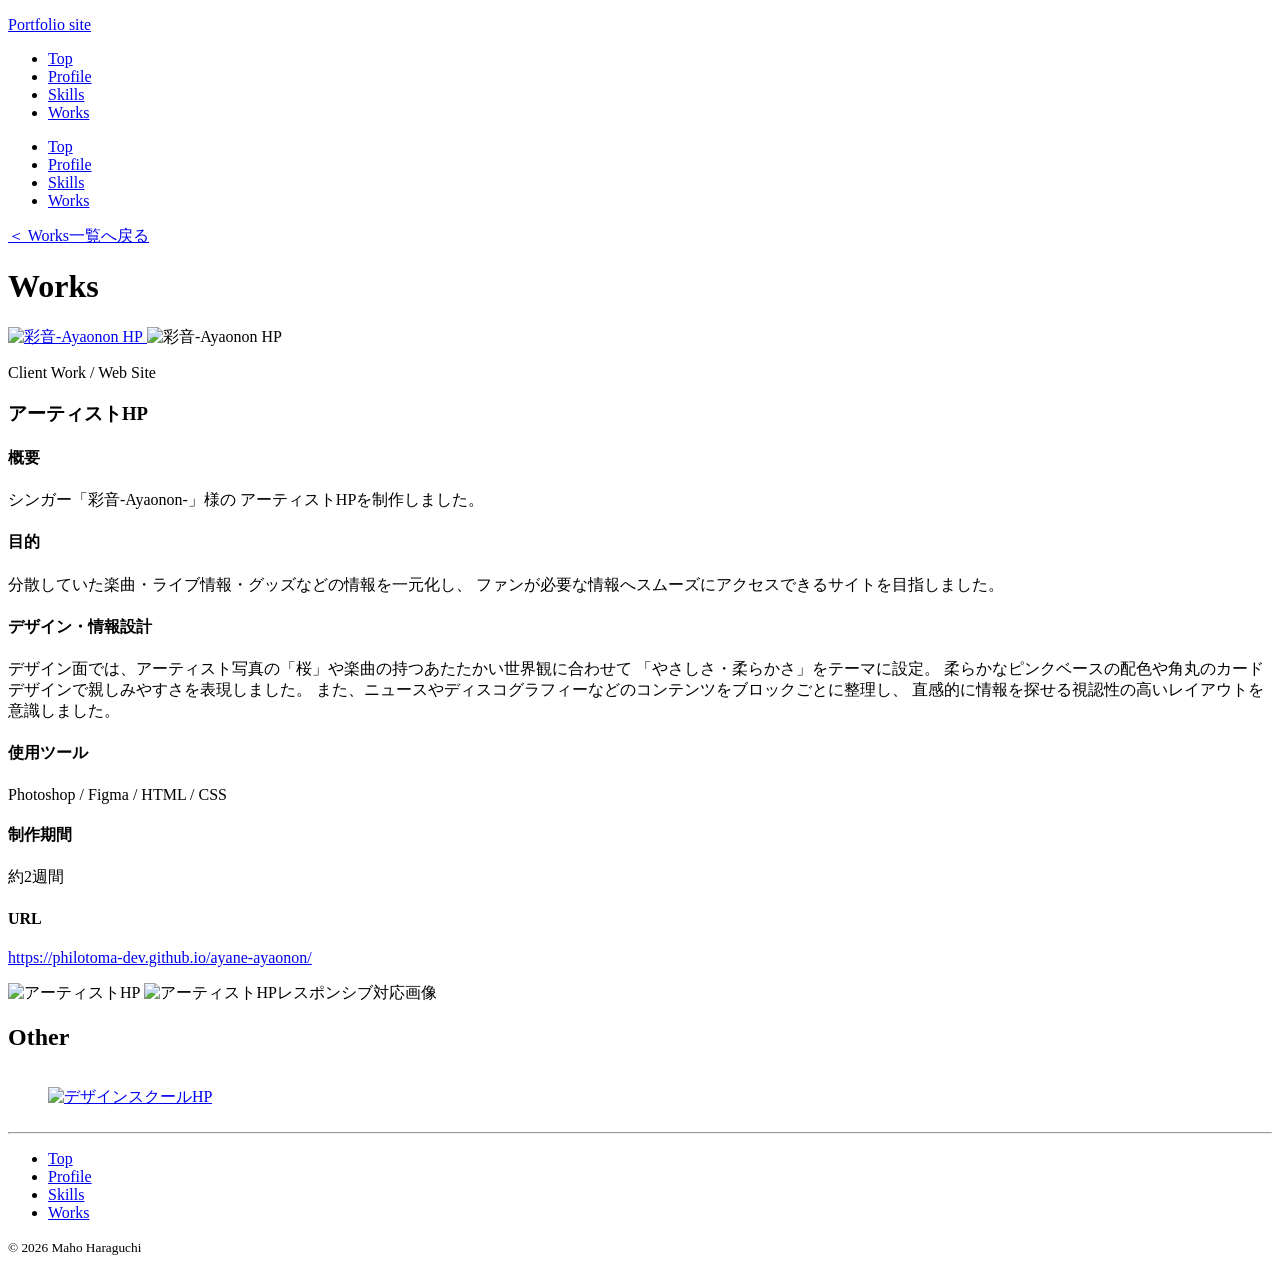
==== commit 75db9a5c: "Add files via upload" ====
--- a/works-ayaonon.html
+++ b/works-ayaonon.html
@@ -2,24 +2,26 @@
 <html lang="ja">
 
 <head>
-
     <meta charset="UTF-8">
-
     <meta name="viewport" content="width=device-width, initial-scale=1.0">
-
     <title>Works | Portfolio</title>
 
     <link rel="stylesheet" href="css/common.css">
-    <link rel="stylesheet" href="css/style.css">
     <link rel="stylesheet" href="css/works.css">
 
+    <!-- Swiper CSS -->
+    <link rel="stylesheet" href="https://cdn.jsdelivr.net/npm/swiper@11/swiper-bundle.min.css">
+
+    <!-- Google Fonts -->
+    <link rel="preconnect" href="https://fonts.googleapis.com">
+    <link rel="preconnect" href="https://fonts.gstatic.com" crossorigin>
+    <link href="https://fonts.googleapis.com/css2?family=Noto+Sans+JP:wght@100..900&family=Reenie+Beanie&display=swap"
+        rel="stylesheet">
 </head>
 
-
 <body>
 
     <header class="header">
-
         <p class="logo-top">
             <a href="index.html">Portfolio site</a>
         </p>
@@ -36,10 +38,18 @@
         <!-- ハンバーガーメニュー -->
         <nav class="nav-burger">
             <ul class="nav_list">
-                <li class="nav_item"><a href="index.html">Top</a></li>
-                <li class="nav_item"><a href="index.html#profile">Profile</a></li>
-                <li class="nav_item"><a href="index.html#skills">Skills</a></li>
-                <li class="nav_item"><a href="index.html#works">Works</a></li>
+                <li class="nav_item">
+                    <a href="index.html">Top</a>
+                </li>
+                <li class="nav_item">
+                    <a href="index.html#profile">Profile</a>
+                </li>
+                <li class="nav_item">
+                    <a href="index.html#skills">Skills</a>
+                </li>
+                <li class="nav_item">
+                    <a href="index.html#works">Works</a>
+                </li>
             </ul>
         </nav>
 
@@ -50,88 +60,208 @@
         </div>
 
         <div class="black_bg" id="js-black-bg"></div>
-
     </header>
 
-    <main class="work-detail">
-
-        <h1>
-            アーティストHP
-        </h1>
-
-        <p class="category">
-            Client Work / Web Site
-        </p>
-        <a href="https://philotoma-dev.github.io/ayane-ayaonon/" target="_blank" rel="noopener"><img
-                src="image/work-image1.jpg" alt="彩音-Ayaonon HP"></a>
-
-
-        <h2>
-            About
-        </h2>
-
-        <p>
-            シンガー「彩音-Ayaonon-」様の
-            アーティストHPを制作しました。
-        </p>
-
-        <p>
-            分散していた楽曲・ライブ情報・グッズなどの情報を一元化し、ファンが欲しい情報へスムーズにアクセスできるポータルサイトとして制作しました。<br><br>
-
-            デザイン面では、アーティスト写真の「桜」や楽曲の持つあたたかい世界観に合わせて「やさしさ・柔らかさ」をテーマに設定。柔らかなピンクベースの配色や角丸のカードデザインで親しみやすさを表現しました。<br><br>
-
-            また、ニュースやディスコグラフィーなどのコンテンツをブロックごとに整理し、直感的に情報を探せる視認性の高いレイアウトを意識しました。
-        </p>
-
-
-        <h2>
-            Tools
-        </h2>
-
-
-        <p>
-            Photoshop / Figma / HTML / CSS
-        </p>
-
-
-        <h2>
-            Schedule
-        </h2>
-
-
-        <p>
-            約2週間
-        </p>
-
-        <img class="all-pic" src="image/work-screen1.jpg" alt="アーティストHP">
-        <img class="all-respic" src="image/work-screen2.jpg" alt="アーティストHPレスポンシブ対応画像">
-
-        <a href="index.html#works" class="btn">
-            ← Worksへ戻る
-        </a>
+
+    <main class="works-detail">
+        <!-- Worksタイトル -->
+        <div class="works-top">
+            <a href="index.html#works">
+                <p>＜ Works一覧へ戻る</p>
+            </a>
+            <h1>Works</h1>
+        </div>
+
+        <!-- 作品内容 -->
+        <div class="works-container">
+            <div class="works-picture">
+                <a href="https://philotoma-dev.github.io/ayane-ayaonon/" target="_blank" rel="noopener">
+                    <img src="image/work-image1-1.jpg" alt="彩音-Ayaonon HP">
+                </a>
+                <img class="pic-second" src="image/works-img12.jpg" alt="彩音-Ayaonon HP">
+            </div>
+
+            <div class="textbox">
+                <p class="category">
+                    Client Work / Web Site
+                </p>
+
+                <h3>
+                    アーティストHP
+                </h3>
+
+                <h4 class="sub-title">
+                    概要
+                </h4>
+                <p>
+                    シンガー「彩音-Ayaonon-」様の
+                    アーティストHPを制作しました。
+                </p>
+
+                <h4 class="sub-title">
+                    目的
+                </h4>
+                <p>
+                    分散していた楽曲・ライブ情報・グッズなどの情報を一元化し、
+                    ファンが必要な情報へスムーズにアクセスできるサイトを目指しました。
+                </p>
+
+                <h4 class="sub-title">
+                    デザイン・情報設計
+                </h4>
+                <p>
+                    デザイン面では、アーティスト写真の「桜」や楽曲の持つあたたかい世界観に合わせて
+                    「やさしさ・柔らかさ」をテーマに設定。
+                    柔らかなピンクベースの配色や角丸のカードデザインで親しみやすさを表現しました。
+
+                    また、ニュースやディスコグラフィーなどのコンテンツをブロックごとに整理し、
+                    直感的に情報を探せる視認性の高いレイアウトを意識しました。
+                </p>
+
+                <h4 class="sub-title">
+                    使用ツール
+                </h4>
+                <p>
+                    Photoshop / Figma / HTML / CSS
+                </p>
+
+                <h4 class="sub-title">
+                    制作期間
+                </h4>
+                <p>
+                    約2週間
+                </p>
+
+                <h4 class="sub-title">
+                    URL
+                </h4>
+                <p>
+                    <a href="https://philotoma-dev.github.io/ayane-ayaonon/" target="_blank" rel="noopener">
+                        https://philotoma-dev.github.io/ayane-ayaonon/
+                    </a>
+                </p>
+            </div>
+        </div>
+
+        <div class="works-screen">
+            <img class="all-pic" src="image/work-screen1.jpg" alt="アーティストHP">
+            <img class="all-respic" src="image/work-screen2.jpg" alt="アーティストHPレスポンシブ対応画像">
+        </div>
 
     </main>
 
-
+    <!-- =========================
+              Other / スライダー
+        ========================= -->
+    <section class="other" id="other">
+        <!-- 水面波紋用の背景コンテナ -->
+        <div class="other-bg"></div>
+
+        <div class="other-inner">
+            <h2 class="other-title">Other</h2>
+
+            <!-- Swiper -->
+            <div class="swiper other-swiper">
+                <ul class="cards swiper-wrapper">
+
+
+                    <li class="card swiper-slide">
+                        <a href="works-school.html">
+                        <img src="image/work-image2-1.jpg" alt="デザインスクールHP">
+                        </a>
+                    </li>
+
+                    <li class="card swiper-slide">
+                        <a href="works-portforio.html">
+                        <img src="image/work-image3-1.jpg" alt="ポートフォリオサイト">
+                        </a>
+                    </li>
+
+                    
+                    <li class="card swiper-slide">
+                        <a href="works-mizu.html">
+                            <img src="image/works-3lp-1.jpg" alt="天然水LP">
+                        </a>
+                    </li>
+
+                    <li class="card swiper-slide">
+                        <a href="works-lens.html">
+                        <img src="image/work-image4-1.jpg" alt="コンタクトレンズバナー">
+                        </a>
+                    </li>
+
+                    <li class="card swiper-slide">
+                        <a href="works-sale.html">
+                        <img src="image/work-image5-1.jpg" alt="セール告知バナー">
+                        </a>
+                    </li>
+
+                    <li class="card swiper-slide">
+                        <a href="works-jobbunner.html">
+                        <img src="image/work-image6-1.jpg" alt="求人広告バナー">
+                        </a>
+                    </li>
+
+                    <li class="card swiper-slide">
+                        <a href="works-osechi.html">
+                        <img src="image/work-image8.jpg" alt="おせちチラシ">
+                        </a>
+                    </li>
+
+                    <li class="card swiper-slide">
+                        <a href="works-lyric.html">
+                        <img src="image/work-image9.jpg" alt="歌詞カード">
+                        </a>
+                    </li>
+
+                    <li class="card swiper-slide">
+                        <a href="works-pizza.html">
+                        <img src="image/work-image10.jpg" alt="ピザフェスのチラシ">
+                        </a>
+                    </li>
+
+                    <li class="card swiper-slide">
+                        <a href="works-photo1.html">
+                        <img src="image/work-image11-1.jpg" alt="アーティスト写真撮影">
+                        </a>
+                    </li>
+
+                    <li class="card swiper-slide">
+                        <a href="works-photo2.html">
+                        <img src="image/work-image12-1.jpg" alt="小瓶の撮影写真">
+                        </a>
+                    </li>
+                </ul>
+
+                <!-- プログレスバー -->
+                <div class="swiper-pagination"></div>
+            </div>
+        </div>
+    </section>
+
+    <!-- フッター -->
     <footer>
+        <hr class="footer-line">
         <nav>
-            <ul>
-                <li><a href="index.html#top">Home</a></li>
-                <li>|</li>
+            <ul class="main-menu">
+                <li><a href="index.html">Top</a></li>
                 <li><a href="index.html#profile">Profile</a></li>
-                <li>|</li>
                 <li><a href="index.html#skills">Skills</a></li>
-                <li>|</li>
                 <li><a href="index.html#works">Works</a></li>
             </ul>
         </nav>
-
-        <p>
-            ©2026 Maho Haraguchi
-        </p>
+        <small>&copy; 2026 Maho Haraguchi</small>
     </footer>
-    <!-- ハンバーガー -->
-    <script src="js/common.js"></script>
+
+    <!-- jQuery & Ripples JS CDN -->
+    <script src="https://cdnjs.cloudflare.com/ajax/libs/jquery/3.7.1/jquery.min.js"></script>
+    <script src="https://cdn.jsdelivr.net/npm/jquery.ripples@0.6.3/dist/jquery.ripples.min.js"></script>
+
+    <!-- Swiper JS -->
+    <script src="https://cdn.jsdelivr.net/npm/swiper@11/swiper-bundle.min.js"></script>
+
+        <script src="js/swiper.js"></script>
+         <script src="js/ripples.js"></script>
 </body>
 
 </html>
